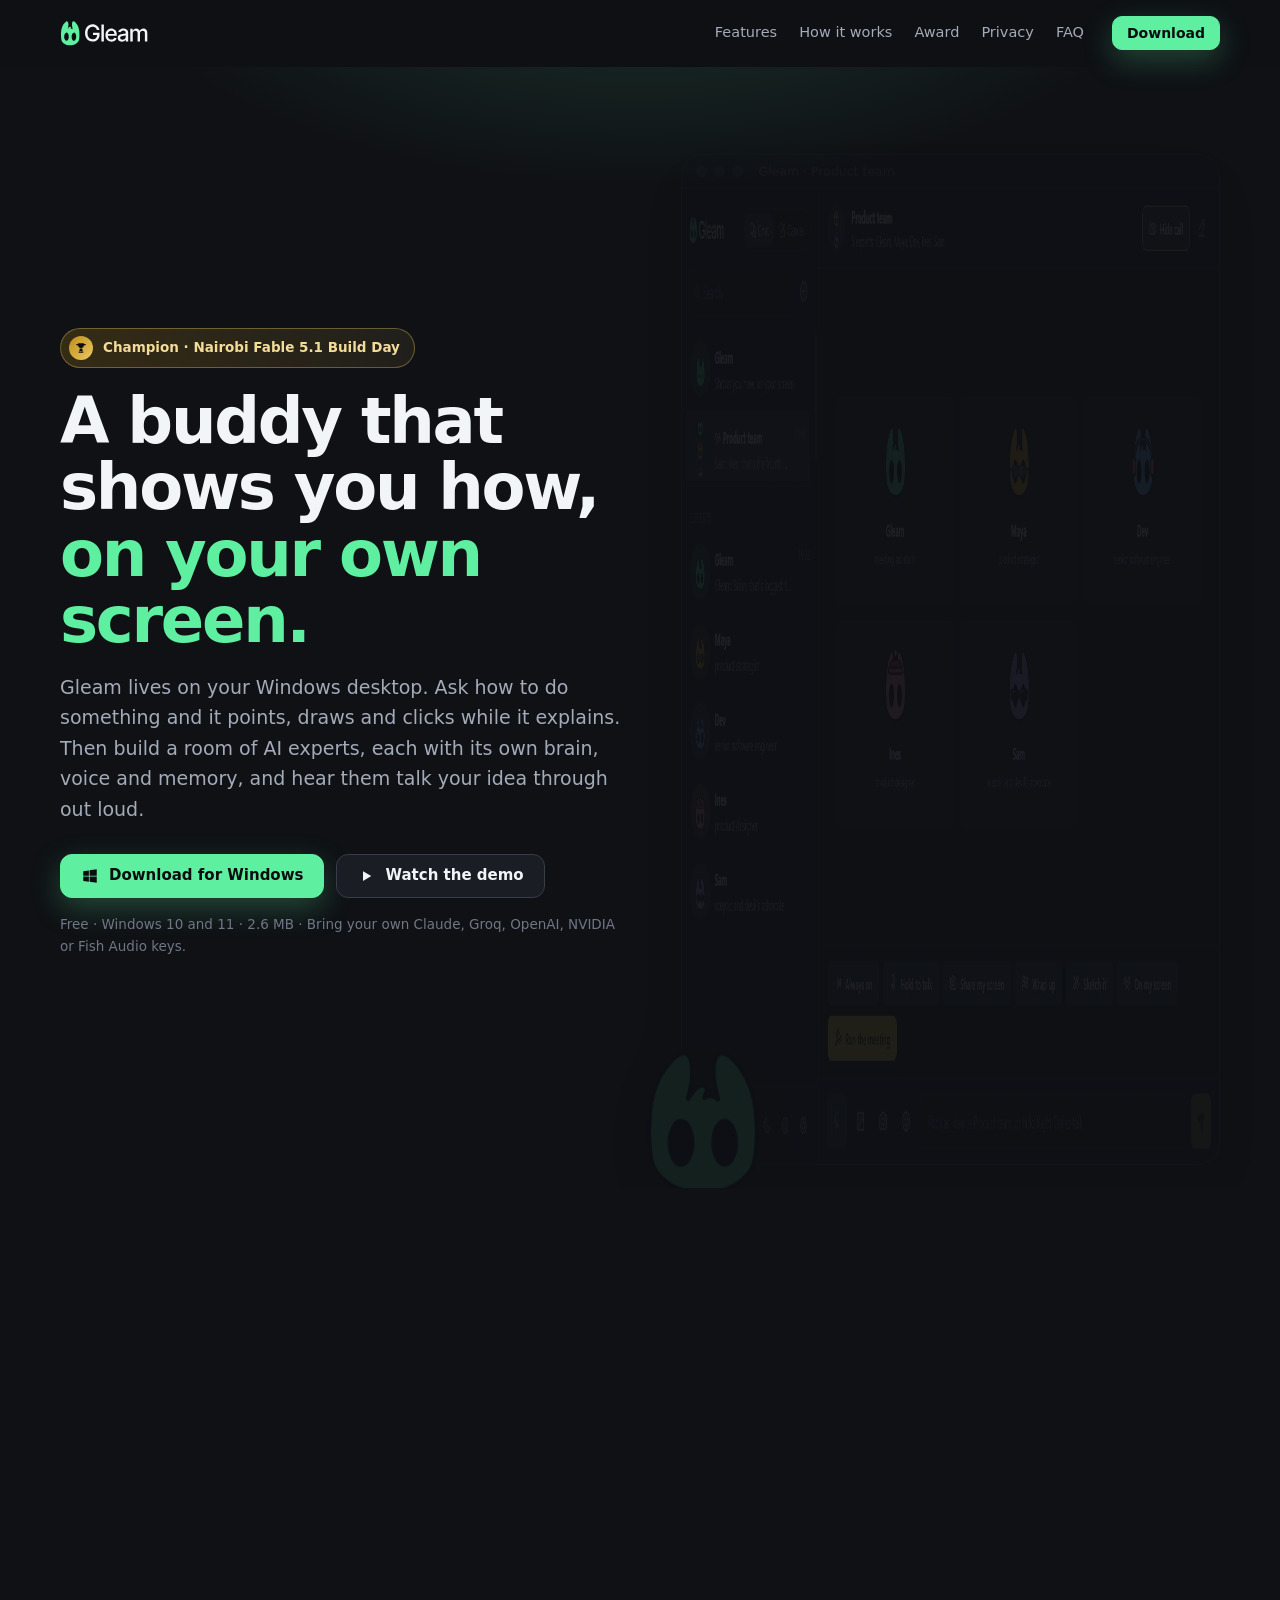
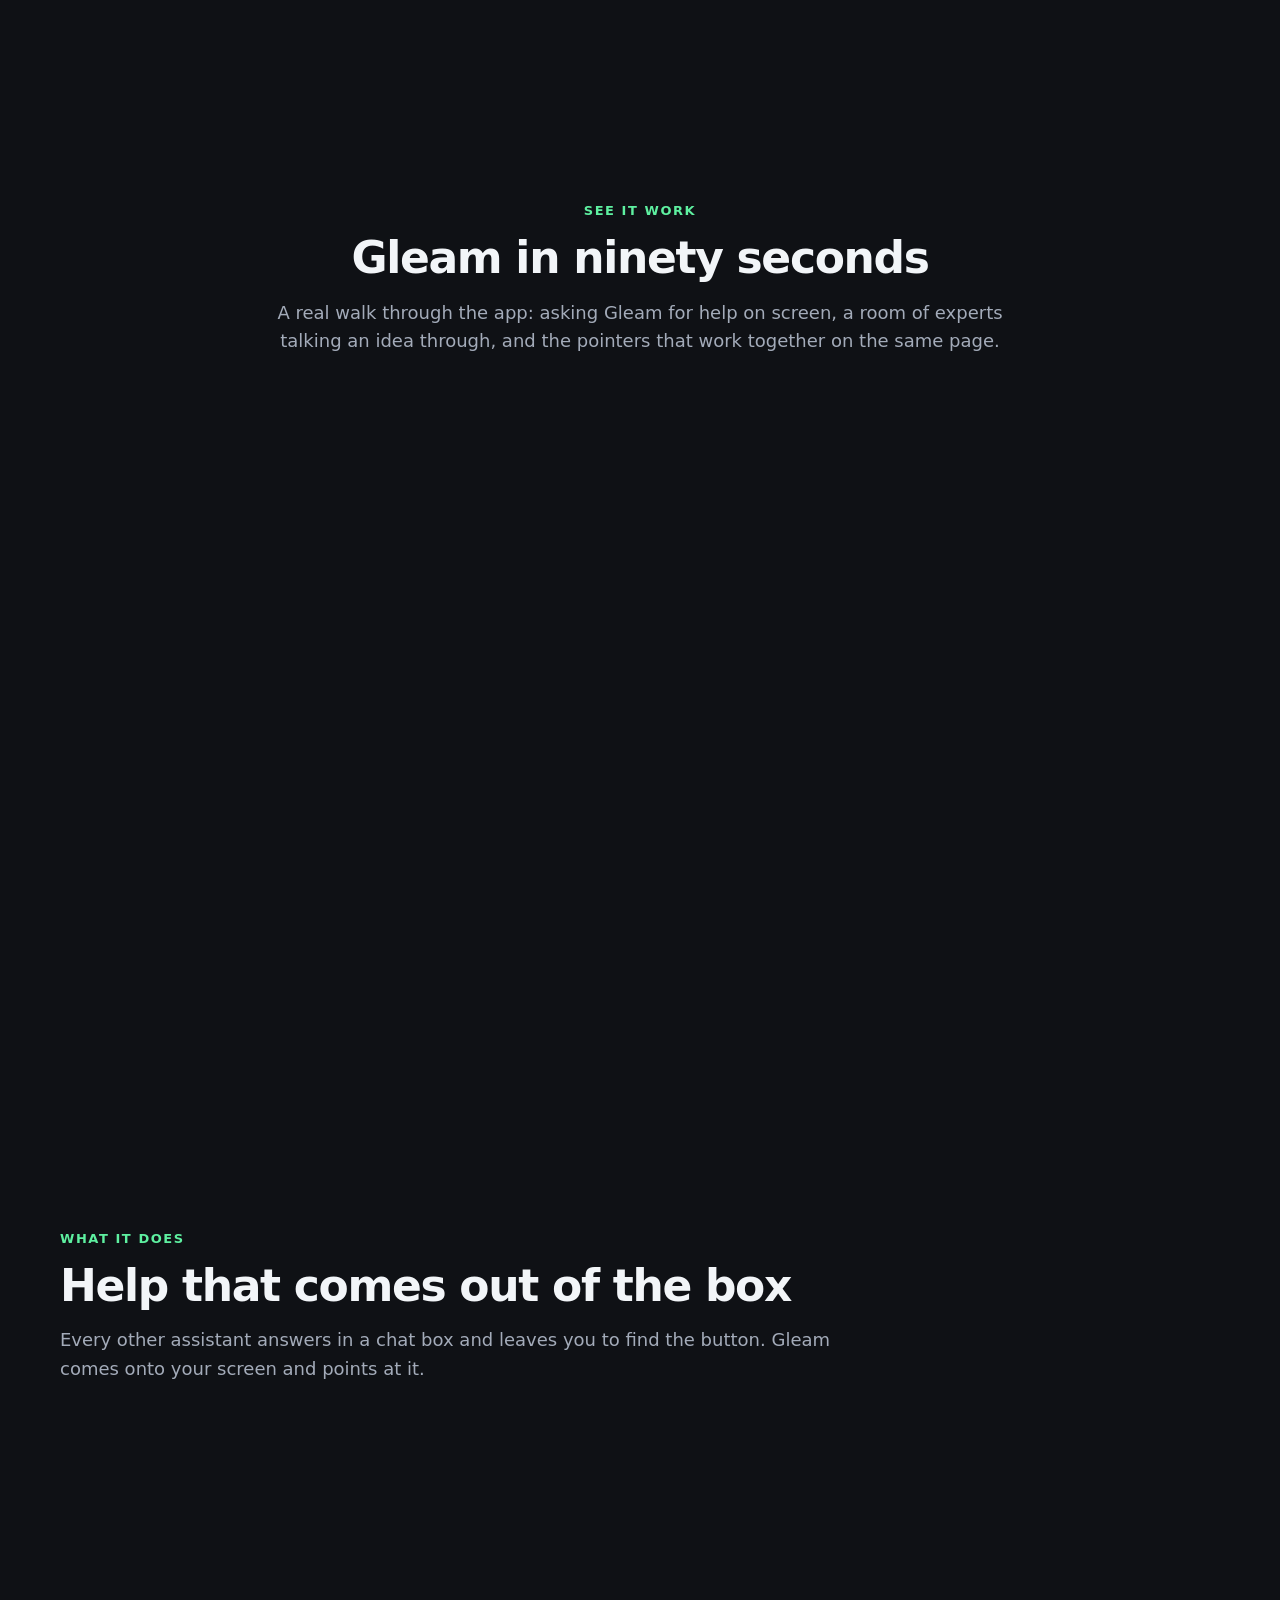
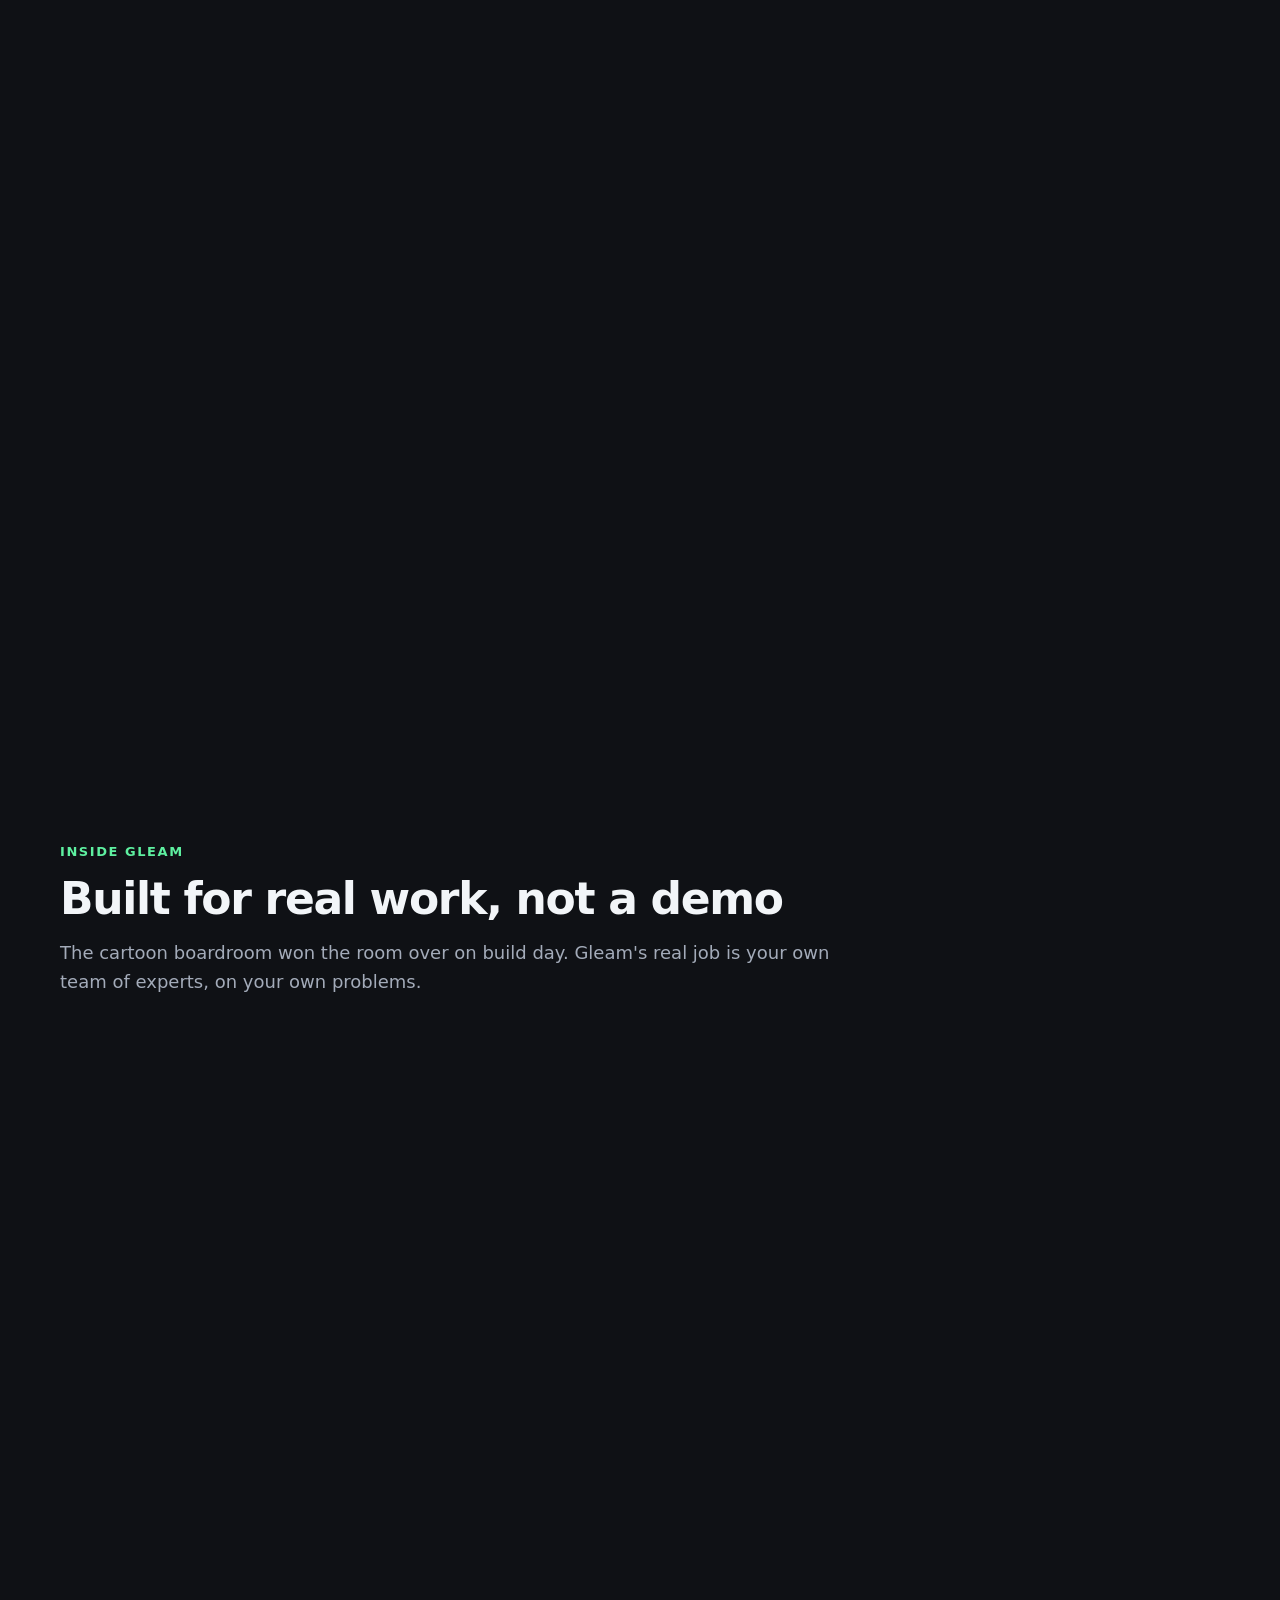
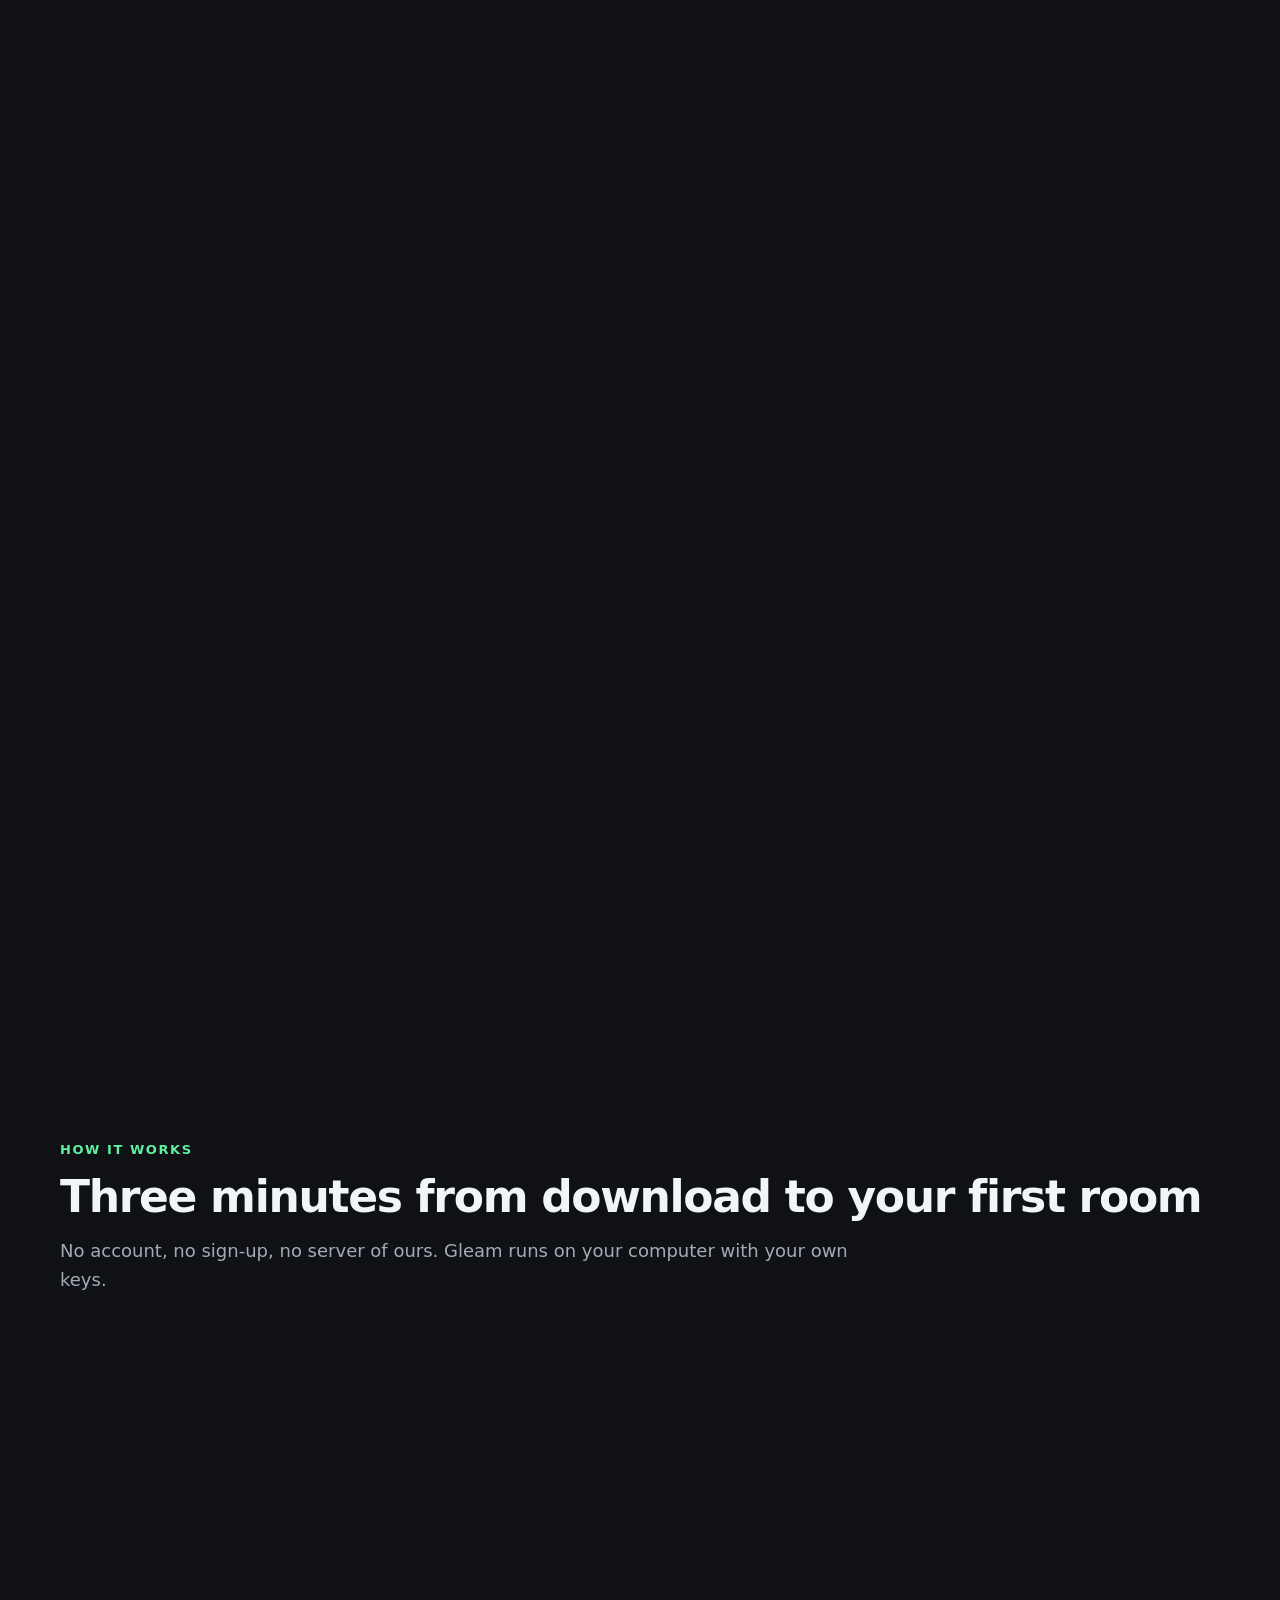
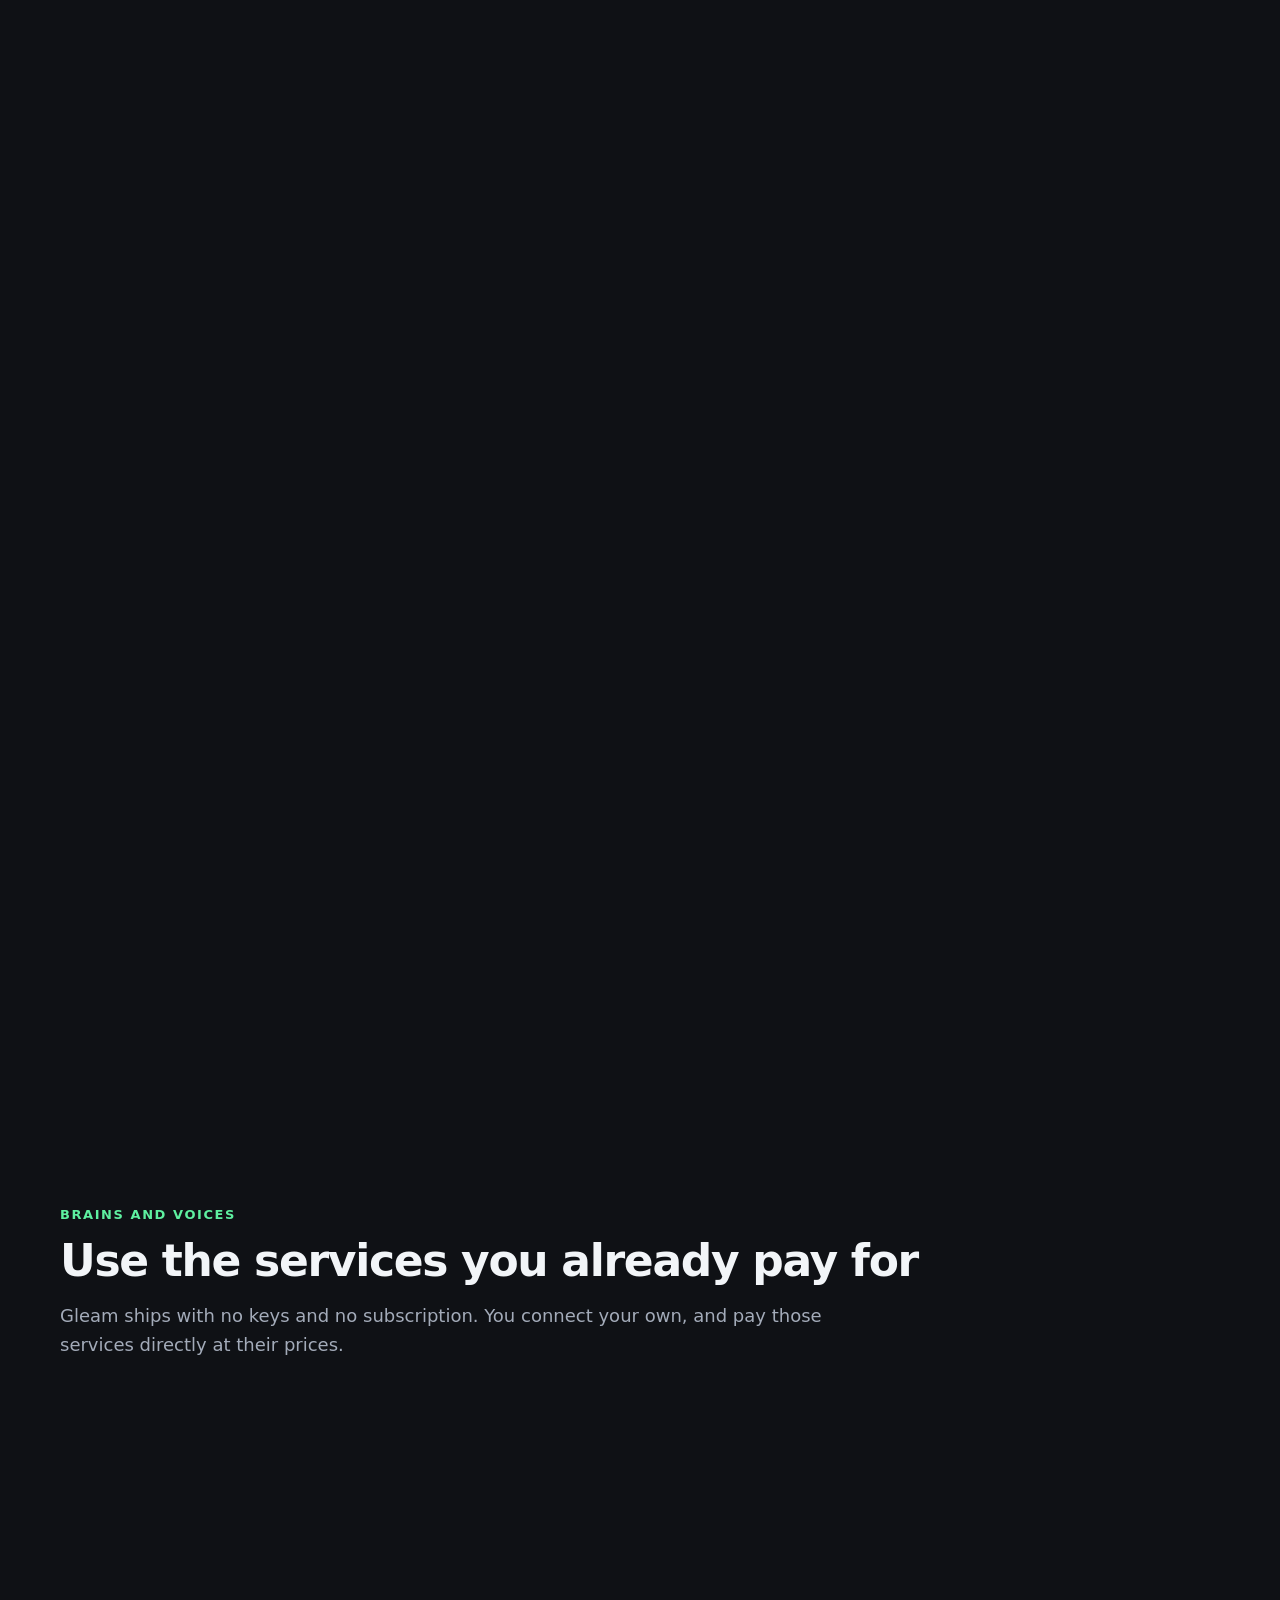
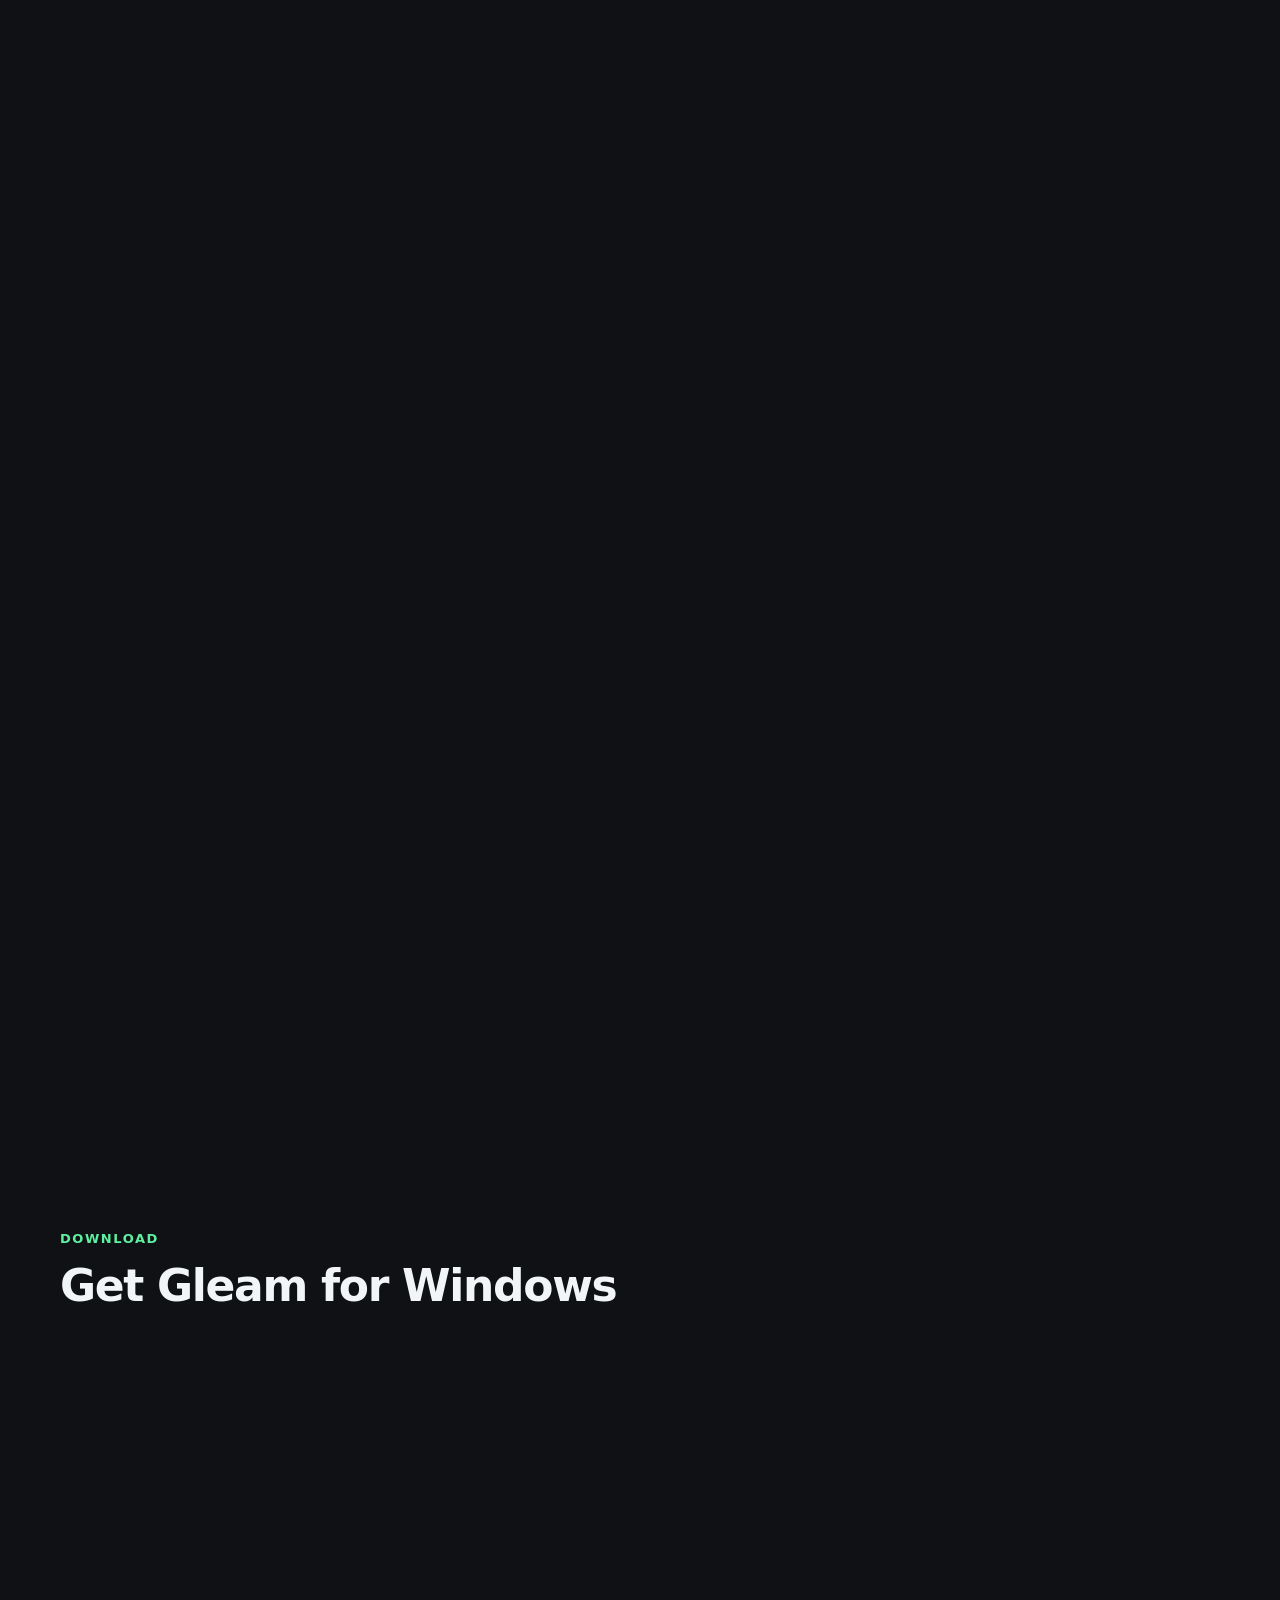
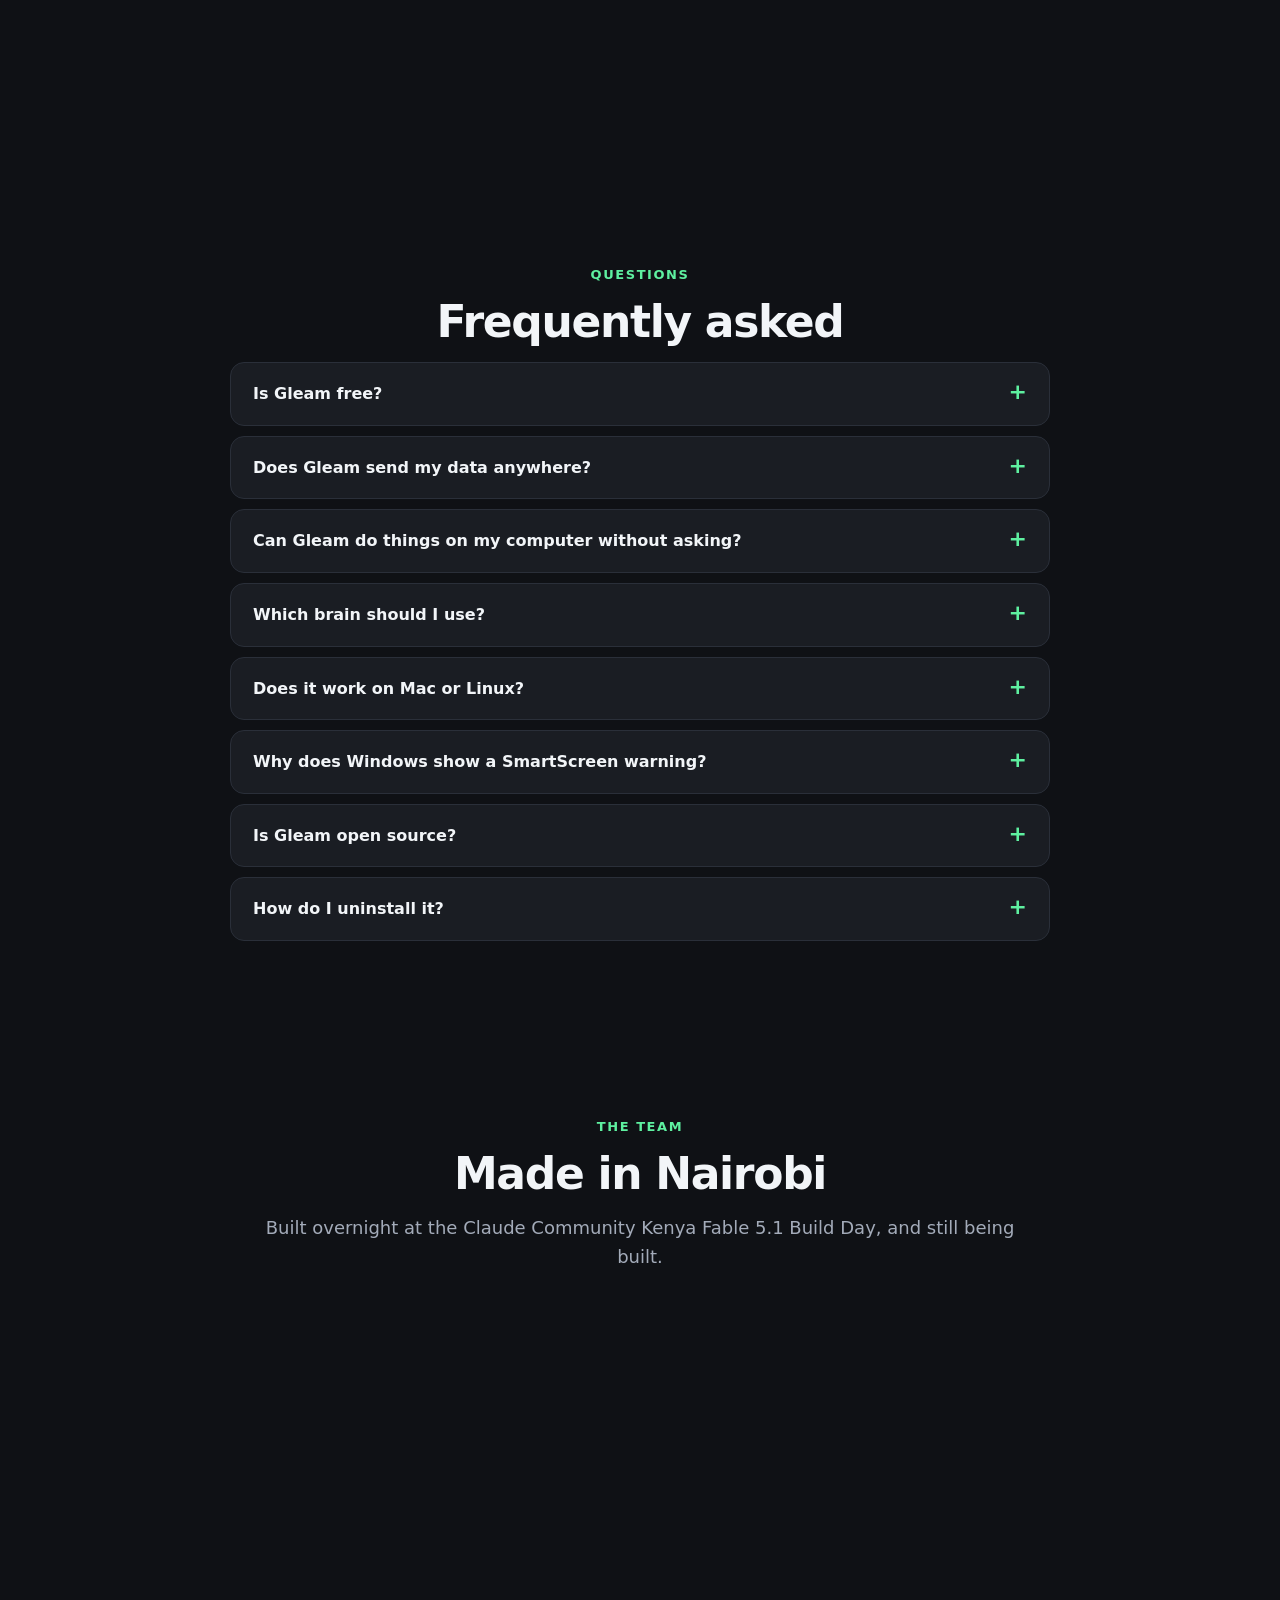
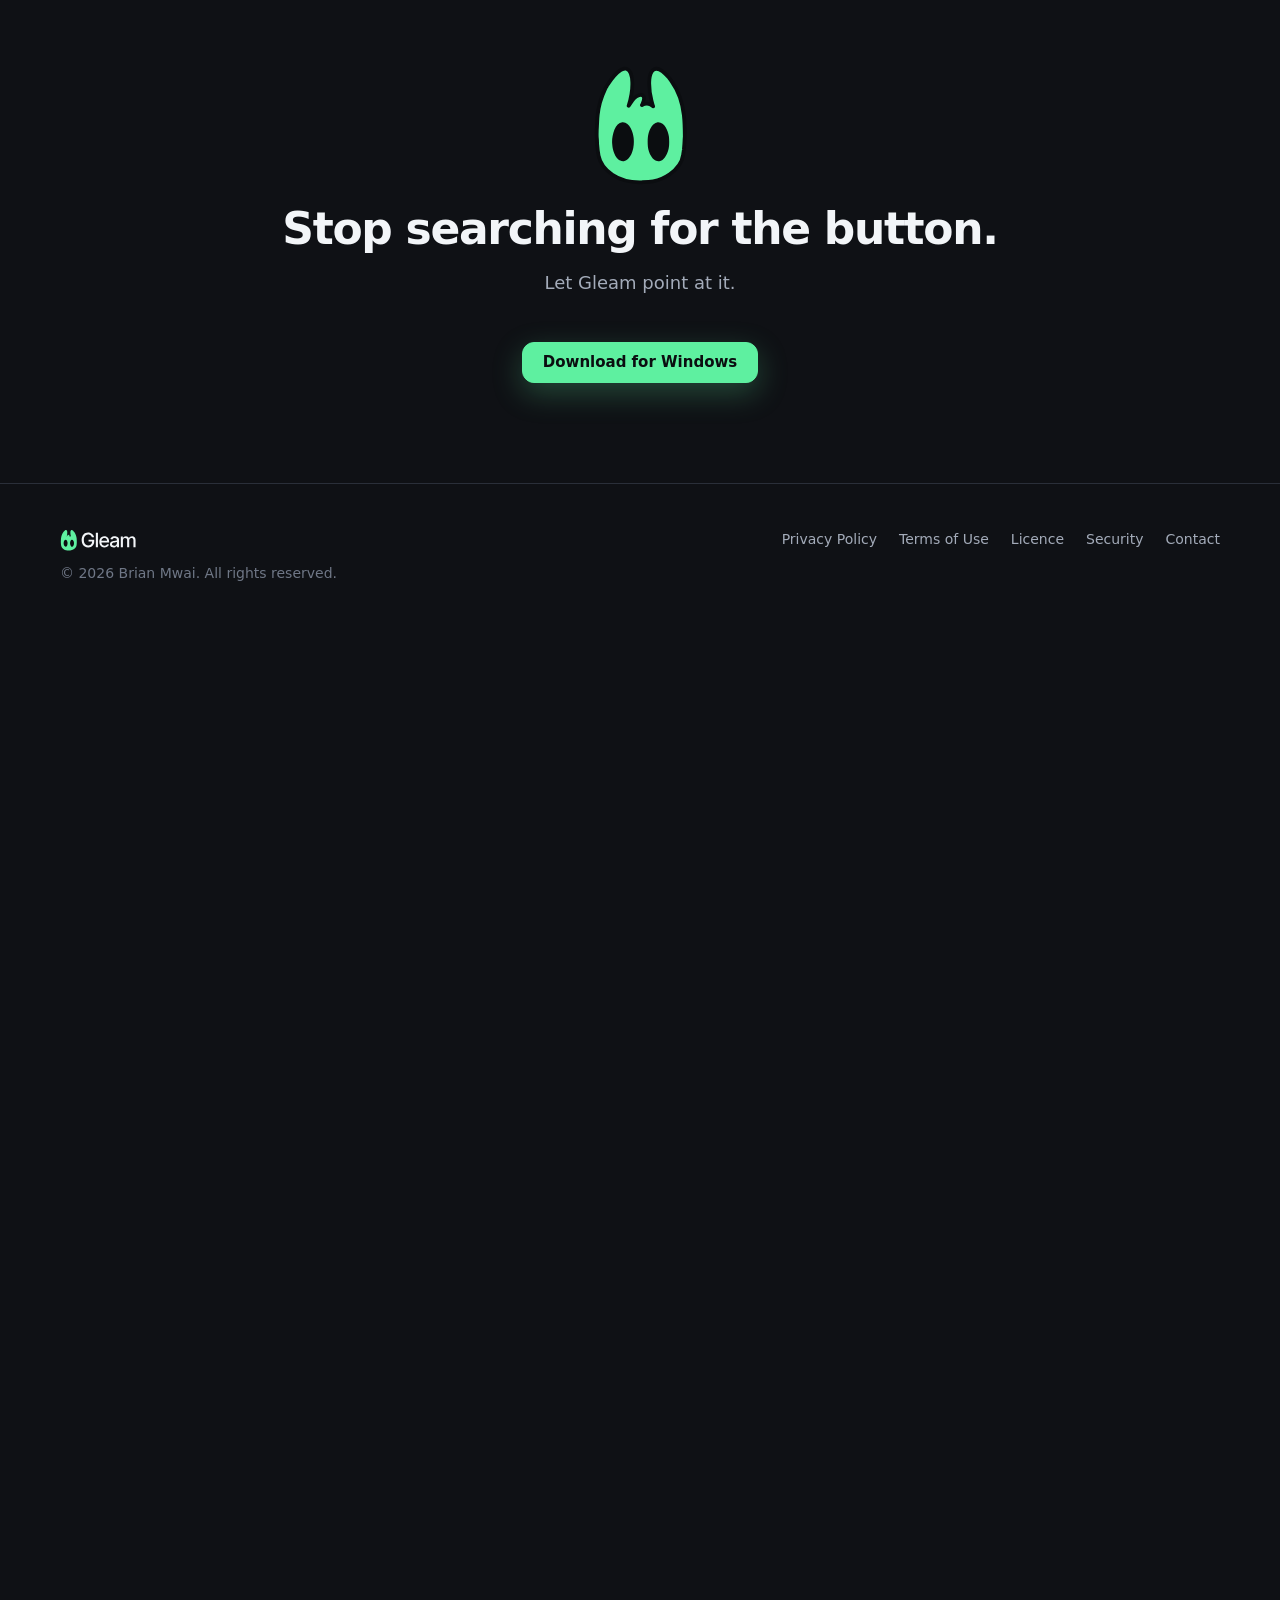
==== index.html @ cef5a420 "Gleam website: landing page, demo video, privacy, terms, licence and security" ====
<!doctype html>
<html lang="en">
<head>
  <meta charset="utf-8">
  <meta name="viewport" content="width=device-width, initial-scale=1">
  <title>Gleam</title>
  <meta http-equiv="refresh" content="0; url=/gleam/">
  <link rel="canonical" href="https://brn-mwai.github.io/gleam/">
  <meta name="robots" content="noindex">
  <style>body{margin:0;min-height:100vh;display:grid;place-items:center;background:#0f1115;color:#f2f5f8;font:16px/1.5 "Segoe UI",system-ui,sans-serif}a{color:#5ef0a0}</style>
</head>
<body>
  <p>Going to <a href="/gleam/">Gleam</a>…</p>
</body>
</html>
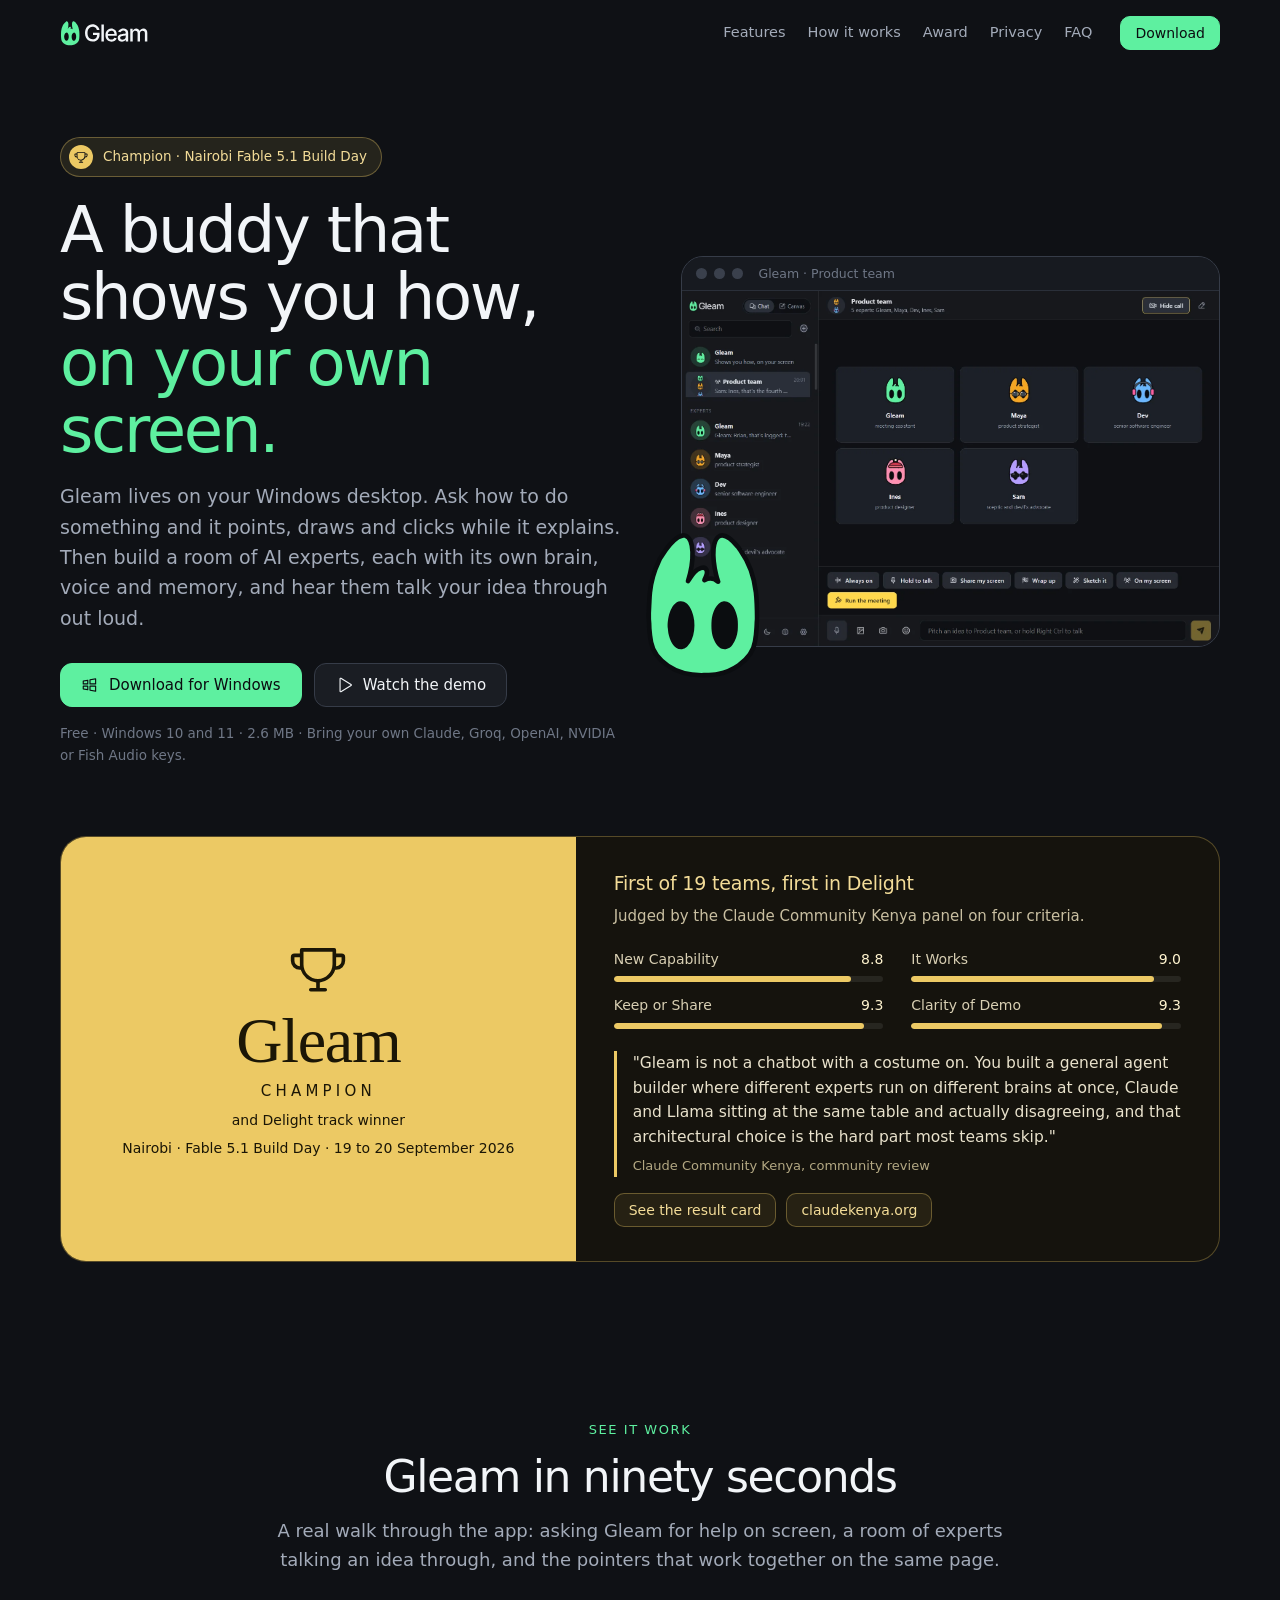
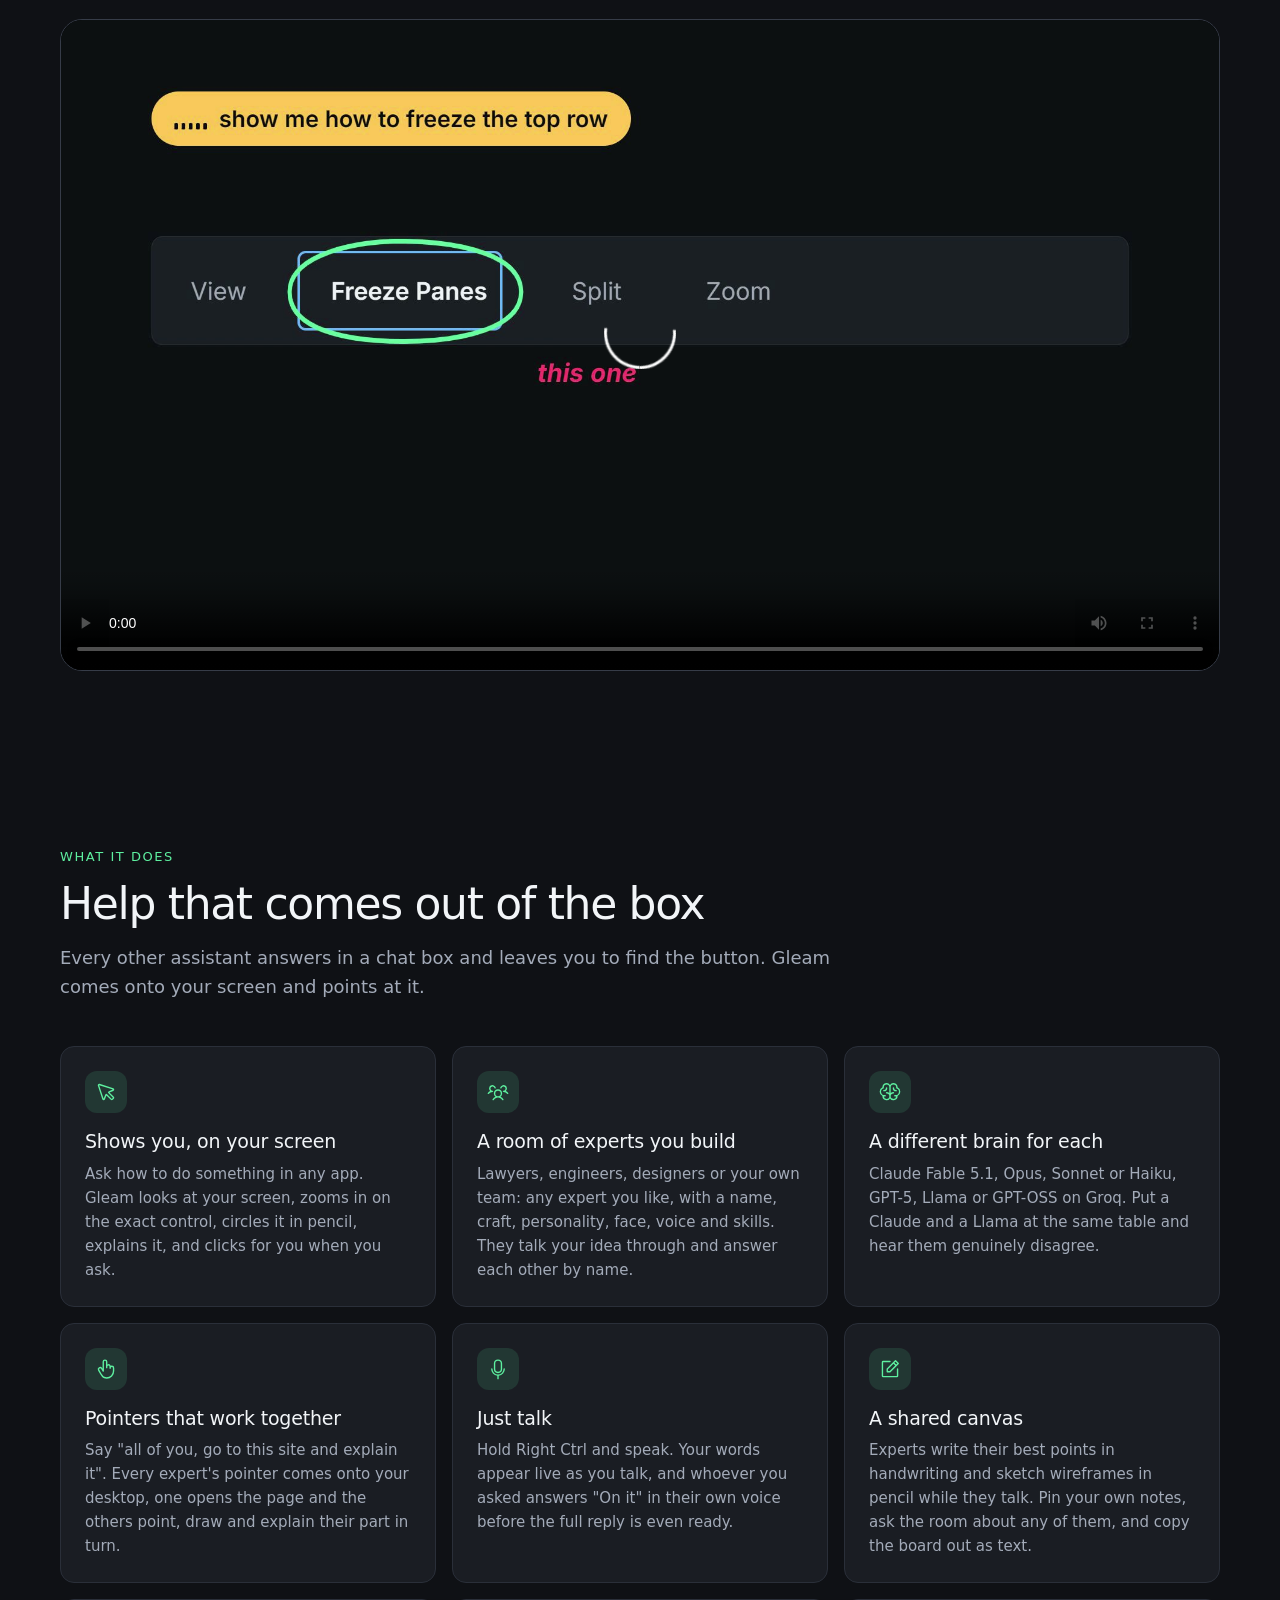
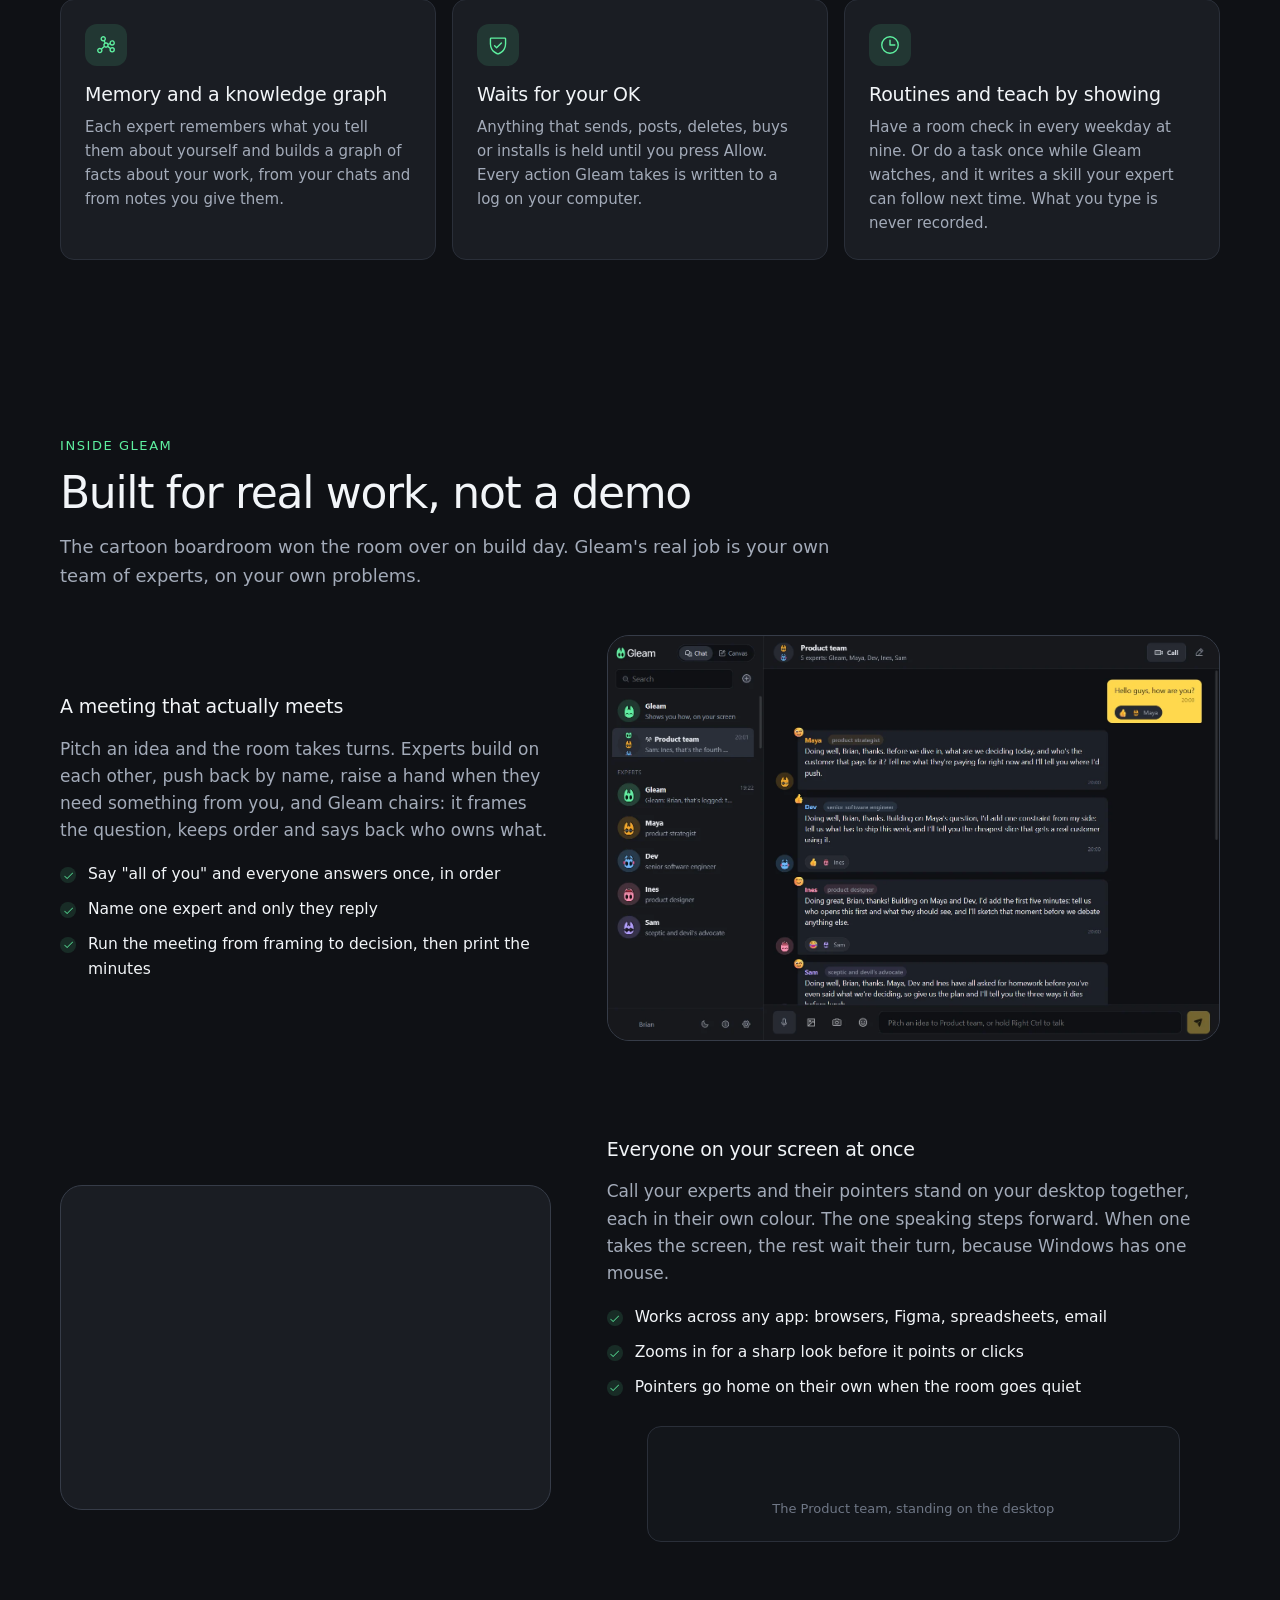
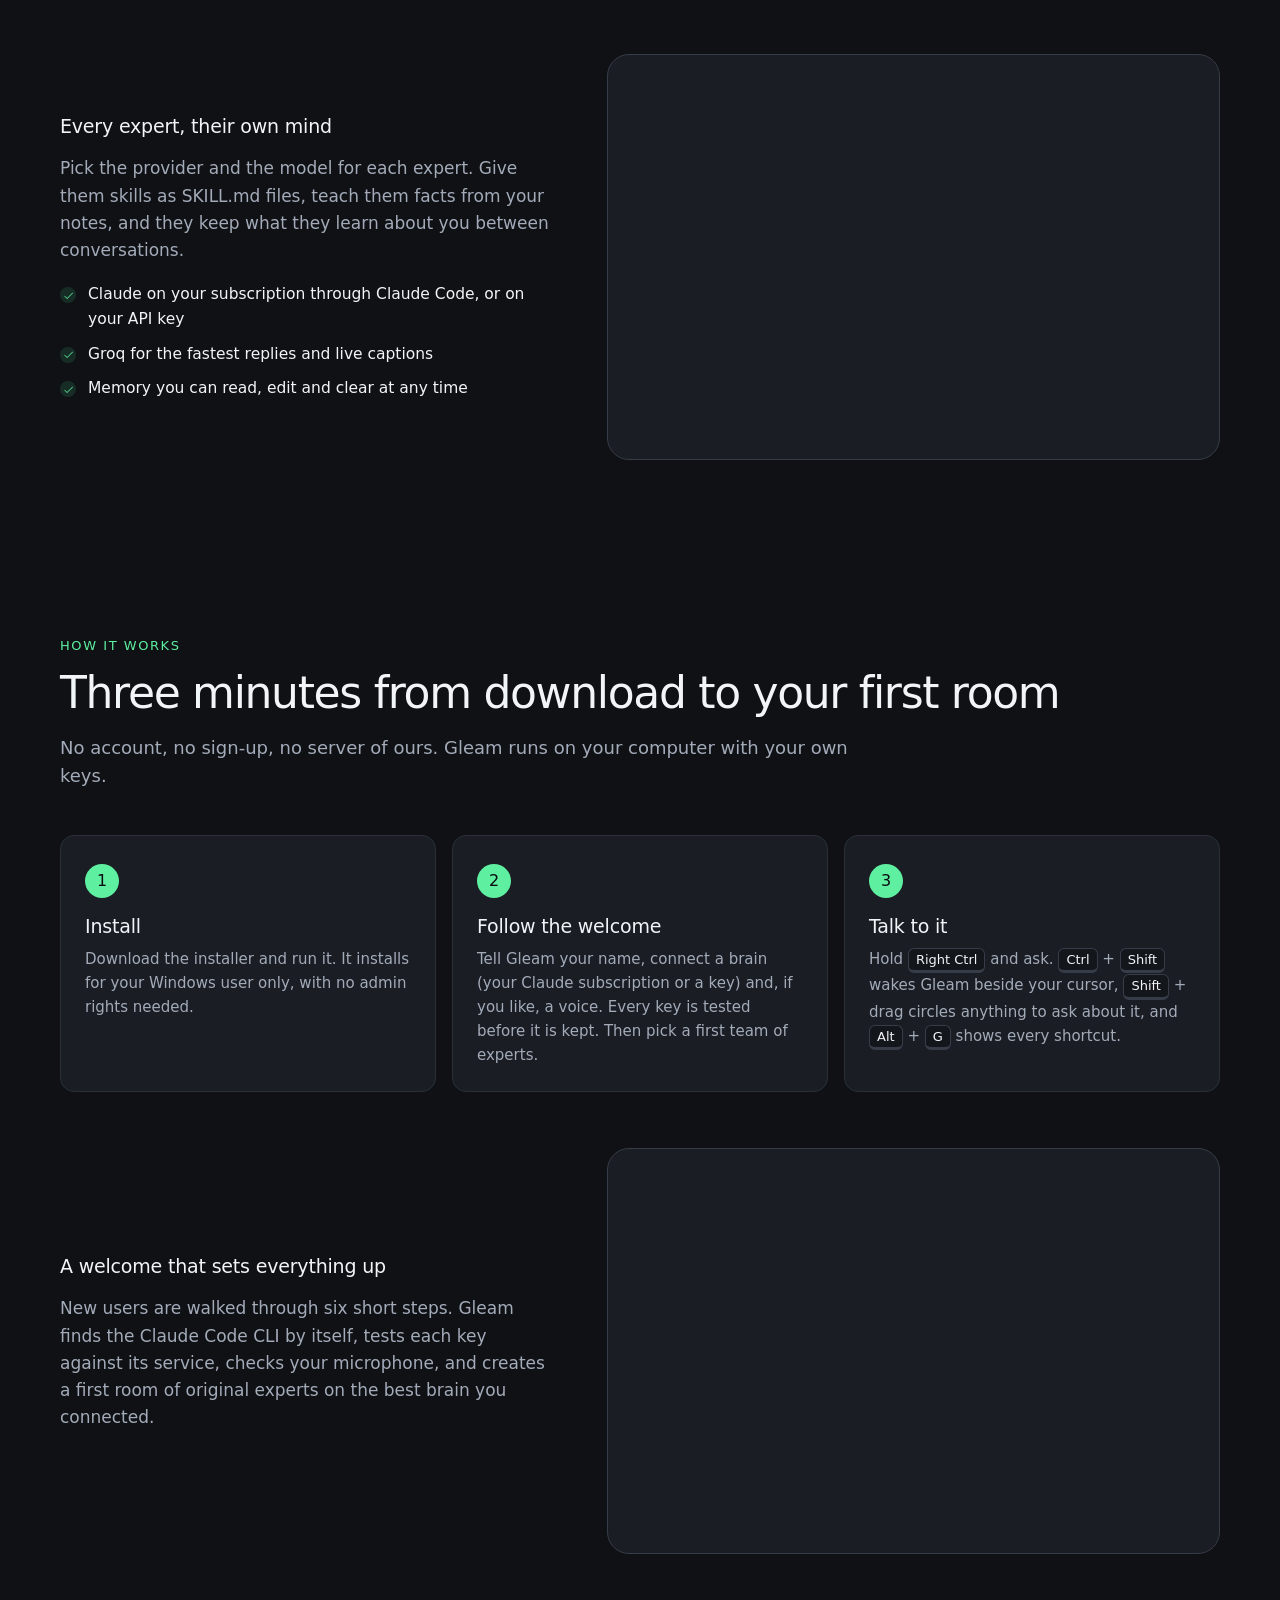
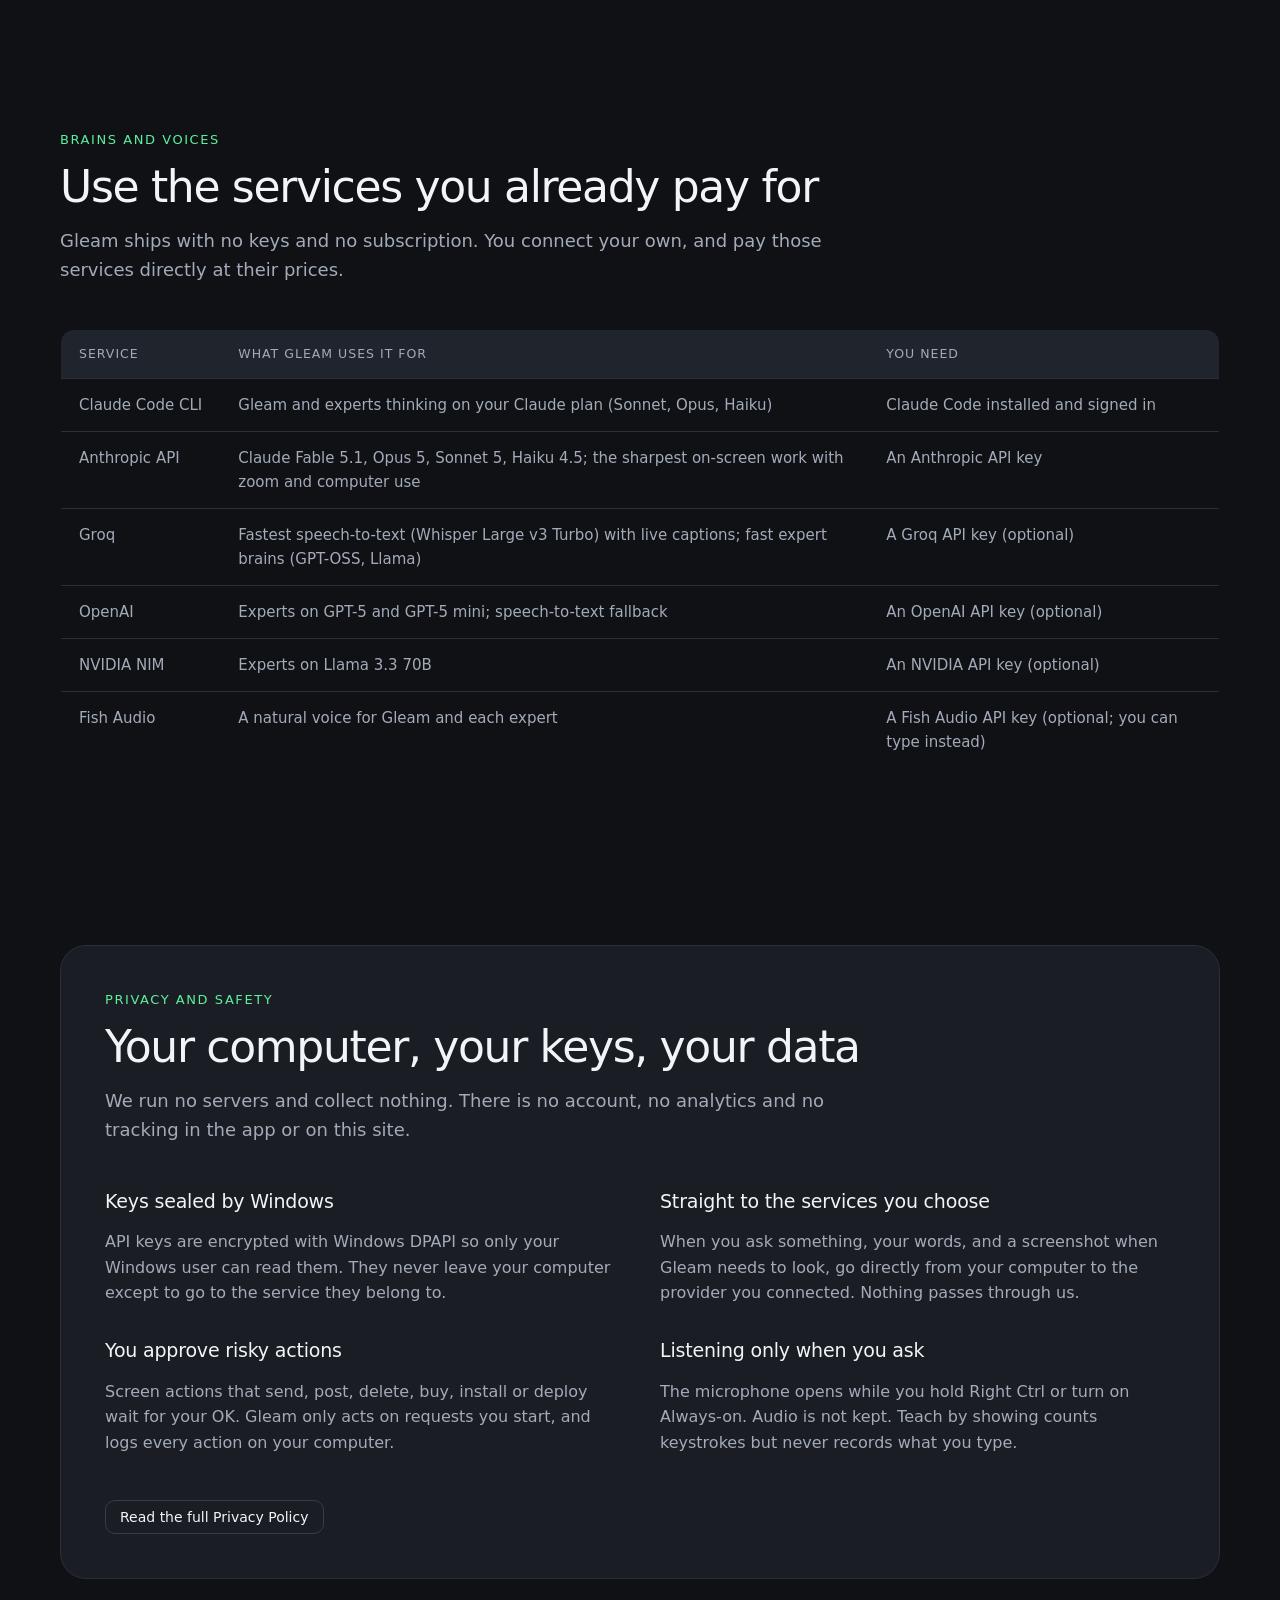
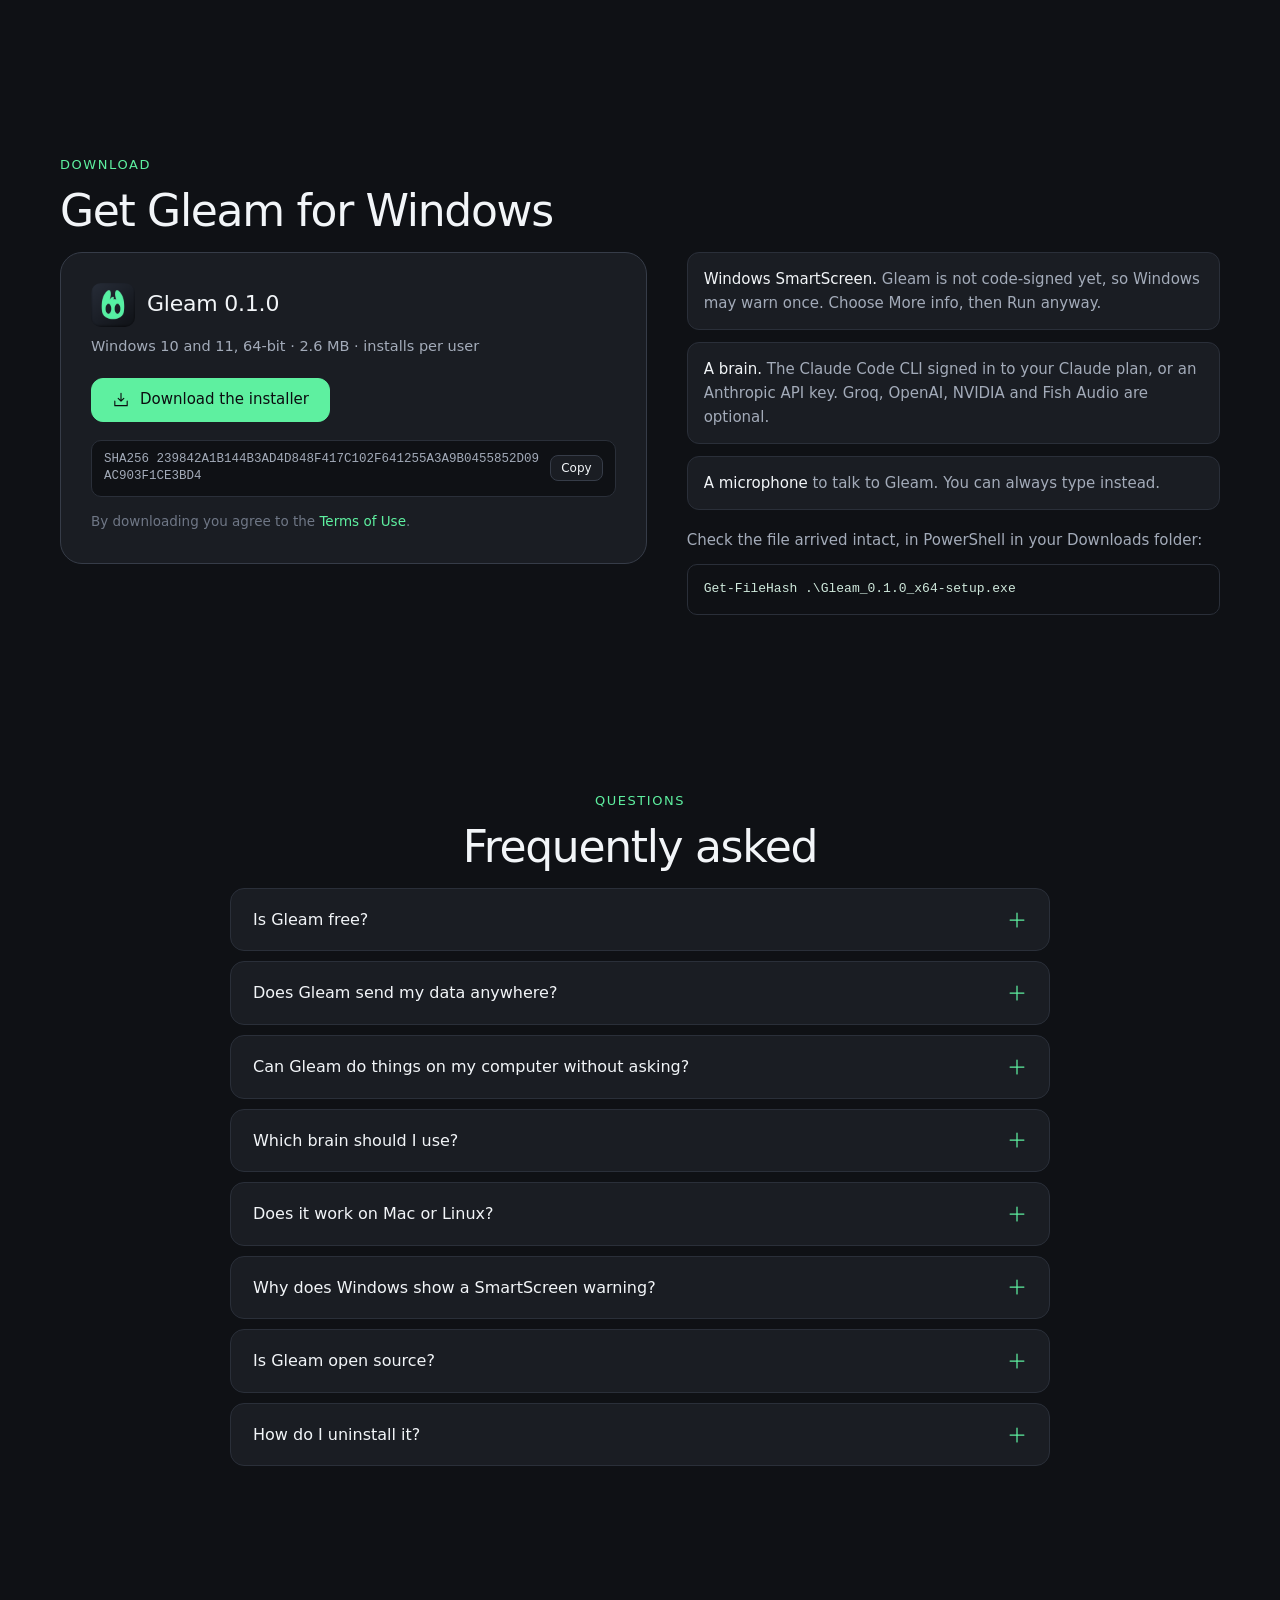
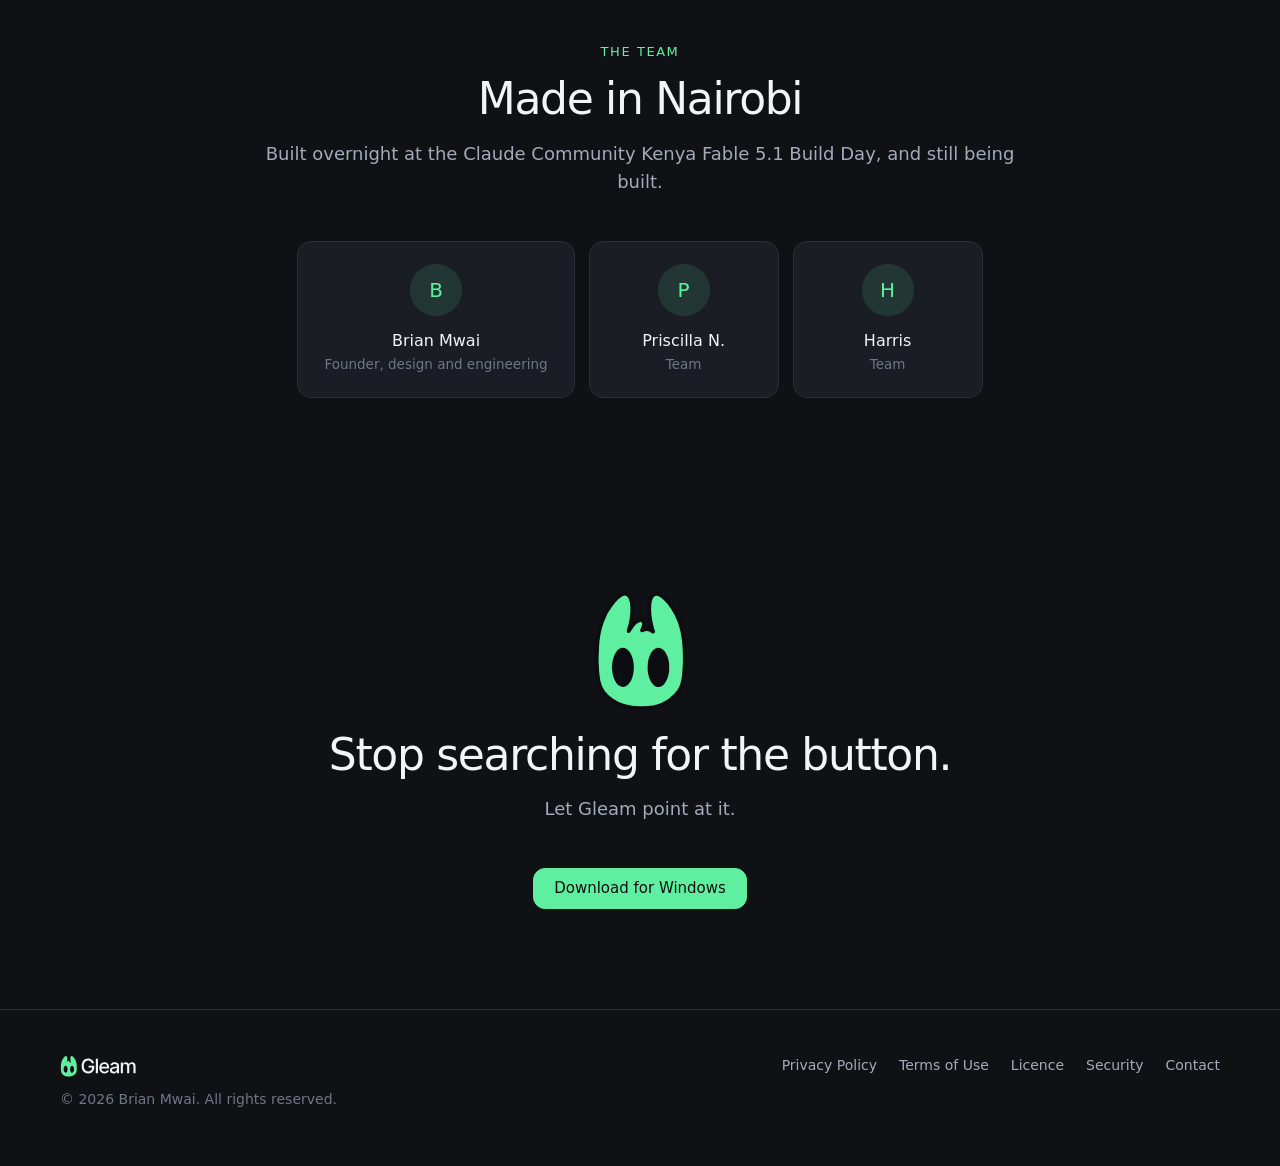
==== commit e77f35c5: "Phosphor icons, Medium text weight, flat surfaces without gradients or motion" ====
--- a/index.html
+++ b/index.html
@@ -7,7 +7,7 @@
   <meta http-equiv="refresh" content="0; url=/gleam/">
   <link rel="canonical" href="https://brn-mwai.github.io/gleam/">
   <meta name="robots" content="noindex">
-  <style>body{margin:0;min-height:100vh;display:grid;place-items:center;background:#0f1115;color:#f2f5f8;font:16px/1.5 "Segoe UI",system-ui,sans-serif}a{color:#5ef0a0}</style>
+  <style>body{margin:0;min-height:100vh;display:grid;place-items:center;background:#0f1115;color:#f2f5f8;font:500 16px/1.5 "Segoe UI",system-ui,sans-serif}a{color:#5ef0a0}</style>
 </head>
 <body>
   <p>Going to <a href="/gleam/">Gleam</a>…</p>
